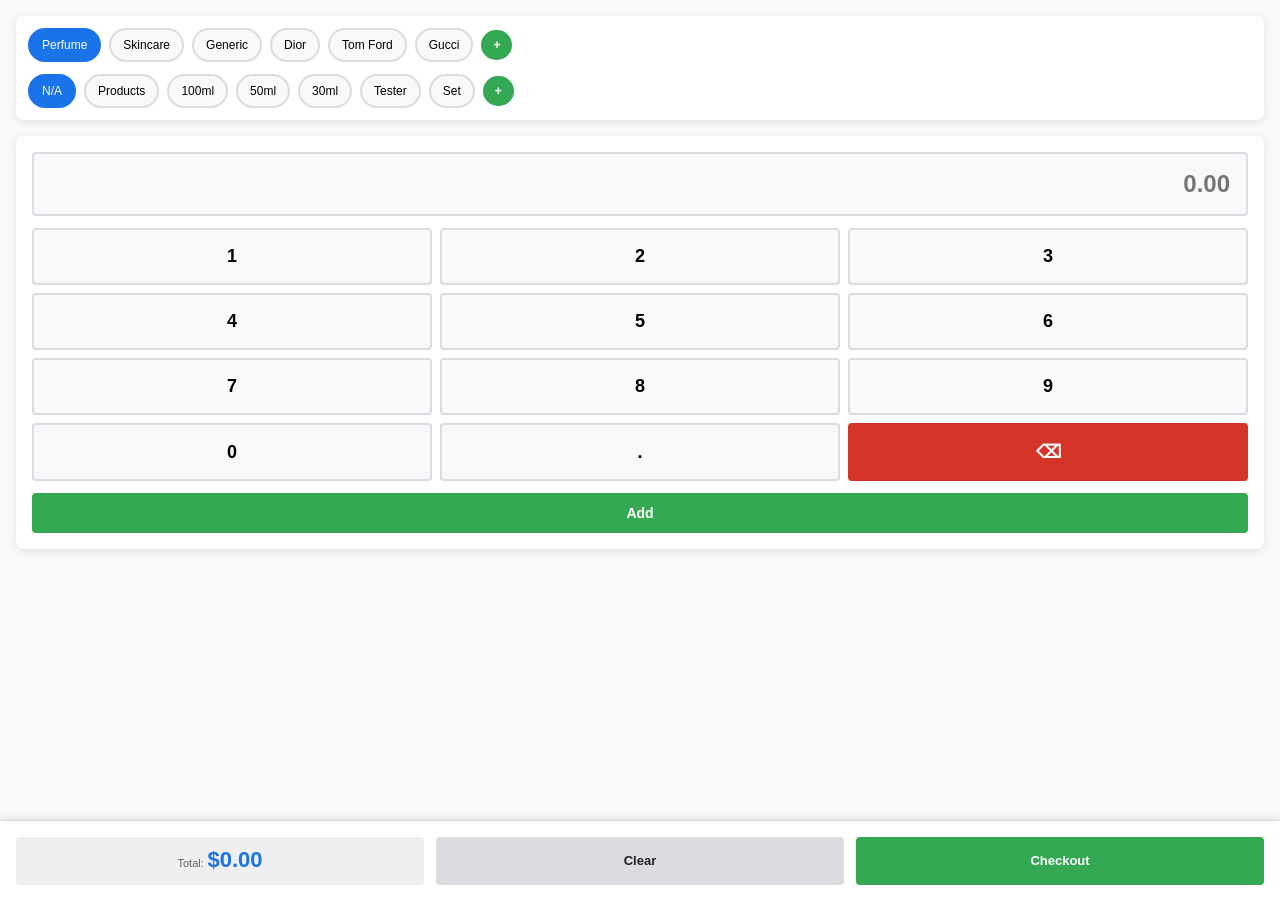
==== pos/index.html @ 98dadc3a "Replace total display div with button" ====
<!DOCTYPE html>
<html lang="en">
<head>
    <meta charset="UTF-8">
    <meta name="viewport" content="width=device-width, initial-scale=1.0, user-scalable=no">
    <title>St. Thomas POS</title>
    <link rel="stylesheet" href="styles.css">
</head>
<body>
    <!-- Main Content -->
    <main class="main-content">
        <!-- Word Cloud Selectors -->
        <section class="word-cloud-section">
            <div class="word-cloud">
                <div class="word-line" id="line1">
                    <!-- Generated dynamically -->
                </div>
            </div>
            <div class="word-cloud">
                <div class="word-line" id="line2">
                    <!-- Generated dynamically -->
                </div>
            </div>
        </section>

        <!-- Manual Entry Section -->
        <section class="manual-entry">
            <div class="keypad">
                <input type="text" id="customAmount" class="amount-input" placeholder="0.00" readonly>
                <div class="keypad-grid">
                    <button class="key" data-key="1">1</button>
                    <button class="key" data-key="2">2</button>
                    <button class="key" data-key="3">3</button>
                    <button class="key" data-key="4">4</button>
                    <button class="key" data-key="5">5</button>
                    <button class="key" data-key="6">6</button>
                    <button class="key" data-key="7">7</button>
                    <button class="key" data-key="8">8</button>
                    <button class="key" data-key="9">9</button>
                    <button class="key" data-key="0">0</button>
                    <button class="key" data-key=".">.</button>
                    <button class="key backspace" data-key="backspace">⌫</button>
                </div>
                <button class="btn btn-add-custom" id="addCustomBtn">Add</button>
            </div>
        </section>
    </main>

    <!-- Action Bar (Fixed Bottom) -->
    <footer class="action-bar">
        <button class="btn btn-total" id="totalDisplay">
            <span class="total-label">Total:</span>
            <span class="total-amount" id="totalAmount">$0.00</span>
        </button>
        <button class="btn btn-clear" id="clearBtn">Clear</button>
        <button class="btn btn-checkout" id="checkoutBtn">Checkout</button>
    </footer>

    <!-- Cart Modal (Popup) -->
    <div class="modal" id="cartModal">
        <div class="modal-content cart-modal-content">
            <!-- Connection Status Header -->
            <div class="cart-modal-header">
                <h2>Cart & Setup</h2>
                <div class="bluetooth-status" id="bluetoothStatus">
                    <span class="status-indicator disconnected"></span>
                    <span id="statusText">Disconnected</span>
                </div>
            </div>

            <!-- Bluetooth Connection Button -->
            <div class="bluetooth-controls">
                <button class="btn btn-connect" id="connectBtn">Connect Printer</button>
            </div>

            <!-- Cart Items -->
            <div class="cart-list" id="cartList">
                <!-- Generated dynamically -->
            </div>

            <!-- Close Button -->
            <button class="btn btn-close-cart" id="closeCartBtn">Close</button>
        </div>
    </div>

    <!-- Checkout / Tender Modal -->
    <div class="modal" id="checkoutModal">
        <div class="modal-content checkout-modal-content">
            <h2>Checkout</h2>
            <div class="checkout-total">
                <span class="checkout-label">Final Total:</span>
                <span class="checkout-amount" id="checkoutAmount">$0.00</span>
            </div>
            <div class="payment-buttons">
                <button class="btn btn-payment" data-payment="Cash">Cash</button>
                <button class="btn btn-payment" data-payment="NETS">NETS</button>
                <button class="btn btn-payment" data-payment="PayNow">PayNow</button>
                <button class="btn btn-payment" data-payment="Visa/Mastercard">Visa/Mastercard</button>
            </div>
            <button class="btn btn-cancel" id="cancelCheckoutBtn">Cancel</button>
        </div>
    </div>

    <!-- Loading Indicator -->
    <div class="loading-overlay" id="loadingOverlay">
        <div class="spinner"></div>
        <p id="loadingText">Processing...</p>
    </div>

    <script src="storage.js"></script>
    <script src="bluetooth.js"></script>
    <script src="receipt.js"></script>
    <script src="app.js"></script>
</body>
</html>
---- pos/styles.css ----
/* ============================================
   GLOBAL STYLES & VARIABLES
   ============================================ */

:root {
    --primary-color: #1a73e8;
    --primary-dark: #1565c0;
    --secondary-color: #34a853;
    --danger-color: #d33427;
    --warning-color: #fbbc04;
    --background: #f8f9fa;
    --surface: #ffffff;
    --text-primary: #202124;
    --text-secondary: #5f6368;
    --border-color: #dadce0;
    --shadow: 0 2px 8px rgba(0, 0, 0, 0.1);
    --shadow-lg: 0 4px 16px rgba(0, 0, 0, 0.2);
}

* {
    margin: 0;
    padding: 0;
    box-sizing: border-box;
}

html, body {
    width: 100%;
    height: 100%;
    font-family: -apple-system, BlinkMacSystemFont, 'Segoe UI', Roboto, 'Helvetica Neue', Arial, sans-serif;
    background-color: var(--background);
    color: var(--text-primary);
    overflow: hidden;
}

/* ============================================
   HEADER
   ============================================ */

.header {
    display: flex;
    justify-content: space-between;
    align-items: center;
    background-color: var(--primary-color);
    color: white;
    padding: 12px 16px;
    box-shadow: var(--shadow);
    position: sticky;
    top: 0;
    z-index: 100;
}

.header h1 {
    font-size: 24px;
    font-weight: 600;
}

.header-right {
    display: flex;
    align-items: center;
    gap: 12px;
}

.bluetooth-status {
    display: flex;
    align-items: center;
    gap: 8px;
    font-size: 14px;
    font-weight: 500;
}

.status-indicator {
    width: 12px;
    height: 12px;
    border-radius: 50%;
    animation: pulse 2s infinite;
}

.status-indicator.connected {
    background-color: #34a853;
    box-shadow: 0 0 8px rgba(52, 168, 83, 0.6);
}

.status-indicator.disconnected {
    background-color: #ea4335;
}

@keyframes pulse {
    0%, 100% {
        opacity: 1;
    }
    50% {
        opacity: 0.6;
    }
}

/* ============================================
   BUTTONS
   ============================================ */

.btn {
    padding: 12px 16px;
    border: none;
    border-radius: 4px;
    font-size: 14px;
    font-weight: 600;
    cursor: pointer;
    transition: all 0.2s ease;
    touch-action: manipulation;
    user-select: none;
}

.btn:active {
    transform: scale(0.98);
}

.btn-connect {
    background-color: white;
    color: var(--primary-color);
    font-weight: 600;
    min-width: 90px;
}

.btn-connect:hover {
    background-color: #f1f3f4;
}

.btn-primary {
    background-color: var(--primary-color);
    color: white;
}

.btn-primary:hover {
    background-color: var(--primary-dark);
}

.btn-success {
    background-color: var(--secondary-color);
    color: white;
}

.btn-success:hover {
    background-color: #2d8e47;
}

.btn-danger {
    background-color: var(--danger-color);
    color: white;
}

.btn-danger:hover {
    background-color: #b71c1c;
}

.btn-clear, .btn-cancel {
    background-color: var(--border-color);
    color: var(--text-primary);
}

.btn-clear:hover, .btn-cancel:hover {
    background-color: #c6c6c6;
}

.btn-checkout, .btn-add-custom, .btn-save {
    background-color: var(--secondary-color);
    color: white;
    width: 100%;
}

.btn-checkout:hover, .btn-add-custom:hover, .btn-save:hover {
    background-color: #2d8e47;
}

.btn-payment {
    width: 100%;
    padding: 16px;
    font-size: 16px;
    font-weight: 600;
    background-color: var(--primary-color);
    color: white;
    margin-bottom: 12px;
}

.btn-payment:hover {
    background-color: var(--primary-dark);
}

/* ============================================
   MAIN CONTENT AREA
   ============================================ */

.main-content {
    display: flex;
    flex-direction: column;
    height: calc(100vh - 80px);
    overflow-y: auto;
    padding: 16px;
    gap: 16px;
}

/* ============================================
   WORD CLOUD SECTION
   ============================================ */

.word-cloud-section {
    flex-shrink: 0;
    display: flex;
    flex-direction: column;
    gap: 12px;
    background-color: var(--surface);
    padding: 12px;
    border-radius: 8px;
    box-shadow: var(--shadow);
}

.word-cloud {
    display: flex;
    align-items: center;
}

.word-line {
    display: flex;
    gap: 8px;
    overflow-x: auto;
    flex: 1;
    padding-right: 8px;
    align-items: center;
}

.word-line::-webkit-scrollbar {
    height: 4px;
}

.word-line::-webkit-scrollbar-track {
    background: transparent;
}

.word-line::-webkit-scrollbar-thumb {
    background: var(--border-color);
    border-radius: 2px;
}

.word-button {
    padding: 8px 12px;
    background-color: var(--background);
    border: 2px solid var(--border-color);
    border-radius: 20px;
    font-size: 12px;
    font-weight: 500;
    cursor: pointer;
    white-space: nowrap;
    flex-shrink: 0;
    transition: all 0.2s ease;
    touch-action: manipulation;
    user-select: none;
}

.word-button:active {
    transform: scale(0.95);
}

.word-button.selected {
    background-color: var(--primary-color);
    color: white;
    border-color: var(--primary-color);
}

.word-button.disabled {
    opacity: 0.5;
    cursor: not-allowed;
}

.word-button-add {
    padding: 8px 12px;
    background-color: var(--secondary-color);
    color: white;
    border: none;
    border-radius: 20px;
    font-size: 12px;
    font-weight: 600;
    cursor: pointer;
    flex-shrink: 0;
    transition: all 0.2s ease;
    touch-action: manipulation;
}

.word-button-add:active {
    transform: scale(0.95);
    background-color: #2d8e47;
}

/* ============================================
   MANUAL ENTRY KEYPAD
   ============================================ */

.manual-entry {
    flex-shrink: 0;
    background-color: var(--surface);
    padding: 16px;
    border-radius: 8px;
    box-shadow: var(--shadow);
}

.amount-input {
    width: 100%;
    padding: 16px;
    font-size: 24px;
    font-weight: 700;
    text-align: right;
    border: 2px solid var(--border-color);
    border-radius: 4px;
    margin-bottom: 12px;
    color: var(--primary-color);
    background-color: var(--background);
}

.keypad-grid {
    display: grid;
    grid-template-columns: repeat(3, 1fr);
    gap: 8px;
    margin-bottom: 12px;
}

.key {
    padding: 16px;
    font-size: 18px;
    font-weight: 600;
    background-color: var(--background);
    border: 2px solid var(--border-color);
    border-radius: 4px;
    cursor: pointer;
    transition: all 0.2s ease;
}

.key:active {
    background-color: var(--border-color);
    transform: scale(0.95);
}

.key.backspace {
    background-color: var(--danger-color);
    color: white;
    border-color: var(--danger-color);
}

/* ============================================
   CART SECTION
   ============================================ */

.cart-section {
    flex: 1;
    display: flex;
    flex-direction: column;
    min-height: 0;
}

.cart-section h2 {
    font-size: 16px;
    font-weight: 600;
    margin-bottom: 8px;
}

.cart-list {
    flex: 1;
    overflow-y: auto;
    background-color: var(--surface);
    border-radius: 8px;
    box-shadow: var(--shadow);
}

.cart-item {
    display: flex;
    justify-content: space-between;
    align-items: center;
    padding: 12px 16px;
    border-bottom: 1px solid var(--border-color);
    position: relative;
    transition: all 0.2s ease;
}

.cart-item:last-child {
    border-bottom: none;
}

.cart-item-details {
    flex: 1;
    display: flex;
    justify-content: space-between;
    align-items: center;
}

.cart-item-name {
    font-size: 14px;
    font-weight: 500;
    color: var(--text-primary);
}

.cart-item-price {
    font-size: 14px;
    font-weight: 600;
    color: var(--primary-color);
    margin-left: 12px;
}

.cart-item-quantity {
    display: flex;
    align-items: center;
    gap: 8px;
    margin-left: 12px;
}

.qty-btn {
    width: 28px;
    height: 28px;
    background-color: var(--background);
    border: 1px solid var(--border-color);
    border-radius: 4px;
    font-size: 14px;
    font-weight: 600;
    cursor: pointer;
    transition: all 0.2s ease;
    color: var(--text-primary);
}

.qty-btn:active {
    transform: scale(0.9);
    background-color: var(--border-color);
}

.qty-display {
    min-width: 30px;
    text-align: center;
    font-weight: 600;
    color: var(--text-primary);
}

.cart-item-remove {
    width: 36px;
    height: 36px;
    background-color: var(--danger-color);
    color: white;
    border: none;
    border-radius: 4px;
    font-size: 16px;
    cursor: pointer;
    transition: all 0.2s ease;
    margin-left: 12px;
}

.cart-item-remove:active {
    transform: scale(0.9);
}

.cart-empty {
    display: flex;
    justify-content: center;
    align-items: center;
    height: 100%;
    color: var(--text-secondary);
    font-size: 14px;
}

/* ============================================
   ACTION BAR (FIXED BOTTOM)
   ============================================ */

.action-bar {
    display: flex;
    align-items: center;
    justify-content: space-between;
    gap: 12px;
    background-color: var(--surface);
    padding: 12px 16px;
    border-top: 1px solid var(--border-color);
    box-shadow: 0 -2px 8px rgba(0, 0, 0, 0.1);
    position: fixed;
    bottom: 0;
    left: 0;
    right: 0;
    z-index: 50;
    height: 80px;
    flex-wrap: nowrap;
}

.total-display {
    flex: 0 0 auto;
    display: flex;
    flex-direction: column;
    justify-content: center;
    cursor: pointer;
    padding: 8px 12px;
    border-radius: 4px;
    transition: background-color 0.2s;
    min-width: 100px;
    -webkit-tap-highlight-color: transparent;
    pointer-events: auto;
    touch-action: manipulation;
    user-select: none;
}

.total-display:active {
    background-color: rgba(26, 115, 232, 0.1);
}

.total-label {
    font-size: 11px;
    color: var(--text-secondary);
    font-weight: 500;
    line-height: 1.2;
}

.total-amount {
    font-size: 22px;
    font-weight: 700;
    color: var(--primary-color);
    line-height: 1.2;
}

.action-bar .btn {
    flex: 1;
    min-width: 60px;
    height: 48px;
    padding: 8px 12px;
    font-size: 13px;
}

/* ============================================
   MODAL
   ============================================ */

.modal {
    display: none;
    position: fixed;
    top: 0;
    left: 0;
    width: 100%;
    height: 100%;
    background-color: rgba(0, 0, 0, 0.5);
    justify-content: center;
    align-items: center;
    z-index: 200;
}

.modal.active {
    display: flex;
}

.modal-content {
    background-color: var(--surface);
    border-radius: 8px;
    padding: 24px;
    max-width: 90%;
    width: 100%;
    max-height: 90vh;
    overflow-y: auto;
    box-shadow: var(--shadow-lg);
    animation: slideUp 0.3s ease;
}

.checkout-modal-content {
    max-width: 400px;
}

@keyframes slideUp {
    from {
        transform: translateY(20px);
        opacity: 0;
    }
    to {
        transform: translateY(0);
        opacity: 1;
    }
}

.modal h2 {
    font-size: 20px;
    font-weight: 600;
    margin-bottom: 16px;
}

.form-group {
    margin-bottom: 16px;
    display: flex;
    flex-direction: column;
}

.form-group label {
    font-size: 14px;
    font-weight: 500;
    margin-bottom: 6px;
    color: var(--text-secondary);
}

.form-group input {
    padding: 12px;
    font-size: 16px;
    border: 2px solid var(--border-color);
    border-radius: 4px;
    transition: border-color 0.2s ease;
}

.form-group input:focus {
    outline: none;
    border-color: var(--primary-color);
}

.form-actions {
    display: flex;
    gap: 12px;
}

.form-actions .btn {
    flex: 1;
}

.checkout-total {
    display: flex;
    flex-direction: column;
    margin-bottom: 24px;
    text-align: center;
}

.checkout-label {
    font-size: 14px;
    color: var(--text-secondary);
    font-weight: 500;
    margin-bottom: 6px;
}

.checkout-amount {
    font-size: 32px;
    font-weight: 700;
    color: var(--primary-color);
}

.payment-buttons {
    margin-bottom: 16px;
}

/* ============================================
   CART MODAL
   ============================================ */

.cart-modal-content {
    width: 100%;
    max-width: 100%;
    height: calc(100vh - 100px);
    max-height: 100vh;
    display: flex;
    flex-direction: column;
    padding: 0;
    border-radius: 0;
}

.cart-modal-header {
    display: flex;
    justify-content: space-between;
    align-items: center;
    padding: 16px;
    border-bottom: 1px solid var(--border-color);
    background-color: var(--surface);
    flex-shrink: 0;
}

.cart-modal-header h2 {
    margin: 0;
    font-size: 18px;
    font-weight: 600;
}

.bluetooth-controls {
    padding: 12px 16px;
    border-bottom: 1px solid var(--border-color);
    flex-shrink: 0;
}

.bluetooth-controls .btn {
    width: 100%;
    height: 44px;
    font-size: 16px;
}

#cartList {
    flex: 1;
    overflow-y: auto;
    padding: 16px;
}

.btn-close-cart {
    width: 100%;
    height: 44px;
    margin-top: auto;
    flex-shrink: 0;
}

/* ============================================
   LOADING OVERLAY
   ============================================ */

.loading-overlay {
    display: none;
    position: fixed;
    top: 0;
    left: 0;
    width: 100%;
    height: 100%;
    background-color: rgba(0, 0, 0, 0.7);
    justify-content: center;
    align-items: center;
    z-index: 300;
}

.loading-overlay.active {
    display: flex;
}

.loading-overlay > div {
    display: flex;
    flex-direction: column;
    align-items: center;
}

.spinner {
    width: 50px;
    height: 50px;
    border: 4px solid rgba(255, 255, 255, 0.3);
    border-top: 4px solid white;
    border-radius: 50%;
    animation: spin 1s linear infinite;
    margin-bottom: 16px;
}

@keyframes spin {
    to {
        transform: rotate(360deg);
    }
}

.loading-overlay p {
    color: white;
    font-size: 14px;
    font-weight: 500;
}

/* ============================================
   RESPONSIVE ADJUSTMENTS
   ============================================ */

@media (min-width: 600px) {
    .grid-container {
        grid-template-columns: repeat(3, 1fr);
    }
}

@media (min-width: 900px) {
    .grid-container {
        grid-template-columns: repeat(4, 1fr);
    }
}

/* ============================================
   TOUCH & ACCESSIBILITY
   ============================================ */

button {
    -webkit-user-select: none;
    user-select: none;
    -webkit-touch-callout: none;
}

input {
    -webkit-user-select: text;
    user-select: text;
}

/* iOS/Bluefy specific touch improvements */
.total-display {
    -webkit-touch-callout: none;
    -webkit-user-select: none;
    -webkit-app-region: no-drag;
}

#totalDisplay {
    -webkit-tap-highlight-color: rgba(0, 0, 0, 0.1);
}
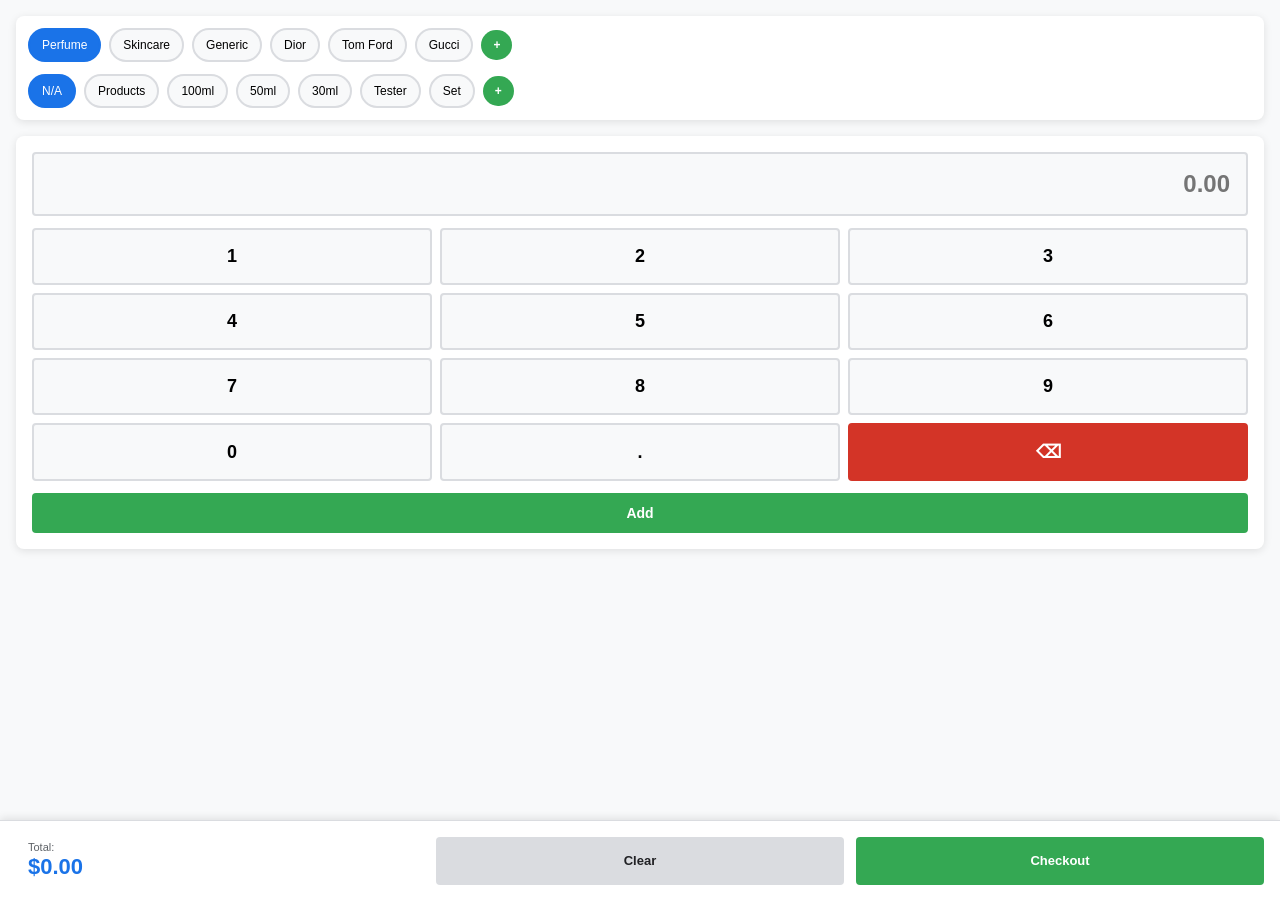
==== commit 517936f8: "Implement PayNow QR Code modal Added PayNow QR Code modal for payment processing." ====
--- a/pos/index.html
+++ b/pos/index.html
@@ -5,6 +5,7 @@
     <meta name="viewport" content="width=device-width, initial-scale=1.0, user-scalable=no">
     <title>St. Thomas POS</title>
     <link rel="stylesheet" href="styles.css">
+    <script src="https://cdnjs.cloudflare.com/ajax/libs/qrcode.js/1.5.3/qrcode.min.js"></script>
 </head>
 <body>
     <!-- Main Content -->
@@ -61,16 +62,11 @@
         <div class="modal-content cart-modal-content">
             <!-- Connection Status Header -->
             <div class="cart-modal-header">
-                <h2>Cart & Setup</h2>
+                <h2>Cart</h2>
                 <div class="bluetooth-status" id="bluetoothStatus">
                     <span class="status-indicator disconnected"></span>
                     <span id="statusText">Disconnected</span>
                 </div>
-            </div>
-
-            <!-- Bluetooth Connection Button -->
-            <div class="bluetooth-controls">
-                <button class="btn btn-connect" id="connectBtn">Connect Printer</button>
             </div>
 
             <!-- Cart Items -->
@@ -78,8 +74,8 @@
                 <!-- Generated dynamically -->
             </div>
 
-            <!-- Close Button -->
-            <button class="btn btn-close-cart" id="closeCartBtn">Close</button>
+            <!-- Cancel Button -->
+            <button class="btn btn-cancel" id="closeCartBtn">Close</button>
         </div>
     </div>
 
@@ -101,6 +97,31 @@
         </div>
     </div>
 
+    <!-- PayNow QR Code Modal -->
+    <div class="modal" id="paynowModal">
+        <div class="modal-content paynow-modal-content">
+            <h2>PayNow QR Code</h2>
+            <div class="paynow-container">
+                <div class="paynow-info">
+                    <div class="paynow-amount">
+                        <span class="label">Amount:</span>
+                        <span class="value" id="paynowAmount">$0.00</span>
+                    </div>
+                    <div class="paynow-reference">
+                        <span class="label">Reference:</span>
+                        <span class="value" id="paynowReference">INV0000000000</span>
+                    </div>
+                </div>
+                <div class="paynow-qr-container">
+                    <img src="" id="paynowQR" alt="PayNow QR Code" class="paynow-qr">
+                    <img src="paynow-logo.png" alt="PayNow" class="paynow-logo">
+                </div>
+            </div>
+            <button class="btn btn-success" id="printReceiptBtn">Print Receipt</button>
+            <button class="btn btn-cancel" id="cancelPaynowBtn">Cancel</button>
+        </div>
+    </div>
+
     <!-- Loading Indicator -->
     <div class="loading-overlay" id="loadingOverlay">
         <div class="spinner"></div>
--- a/pos/styles.css
+++ b/pos/styles.css
@@ -501,6 +501,26 @@
     background-color: rgba(26, 115, 232, 0.1);
 }
 
+.btn-total {
+    flex: 0 0 auto;
+    display: flex;
+    flex-direction: column;
+    justify-content: center;
+    align-items: flex-start;
+    background-color: transparent;
+    border: none;
+    padding: 8px 12px;
+    min-width: 80px;
+    height: auto;
+    cursor: pointer;
+    touch-action: manipulation;
+    -webkit-tap-highlight-color: transparent;
+}
+
+.btn-total:active {
+    background-color: rgba(26, 115, 232, 0.1);
+}
+
 .total-label {
     font-size: 11px;
     color: var(--text-secondary);
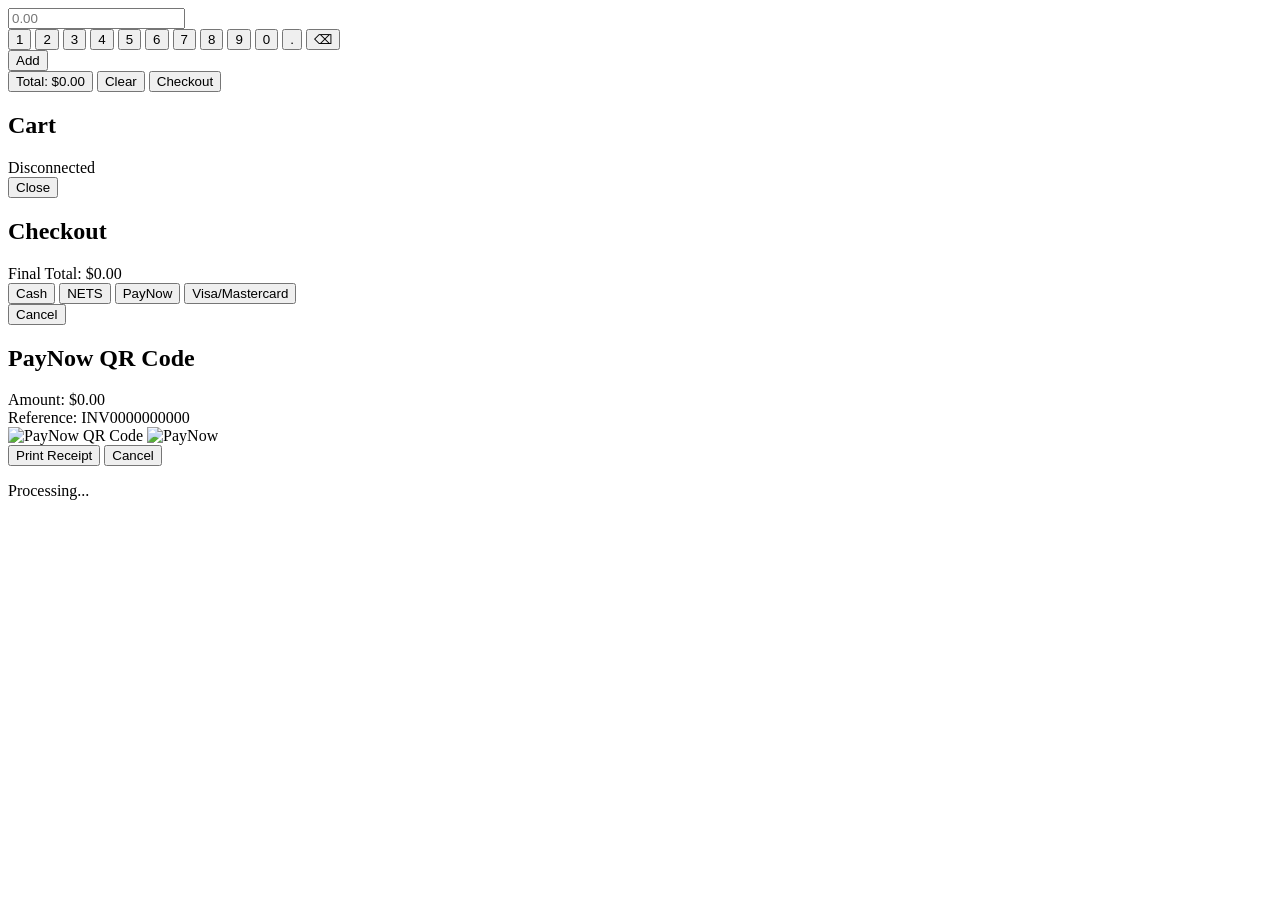
==== commit c52dd02d: "Add initial POS HTML structure and content" ====
--- a/pos/index.html
+++ b/pos/index.html
@@ -5,7 +5,7 @@
     <meta name="viewport" content="width=device-width, initial-scale=1.0, user-scalable=no">
     <title>St. Thomas POS</title>
     <link rel="stylesheet" href="styles.css">
-    <script src="https://cdnjs.cloudflare.com/ajax/libs/qrcode.js/1.5.3/qrcode.min.js"></script>
+    <script src="https://cdnjs.cloudflare.com/ajax/libs/html5-qrcode/2.3.4/html5-qrcode.min.js"></script>
 </head>
 <body>
     <!-- Main Content -->
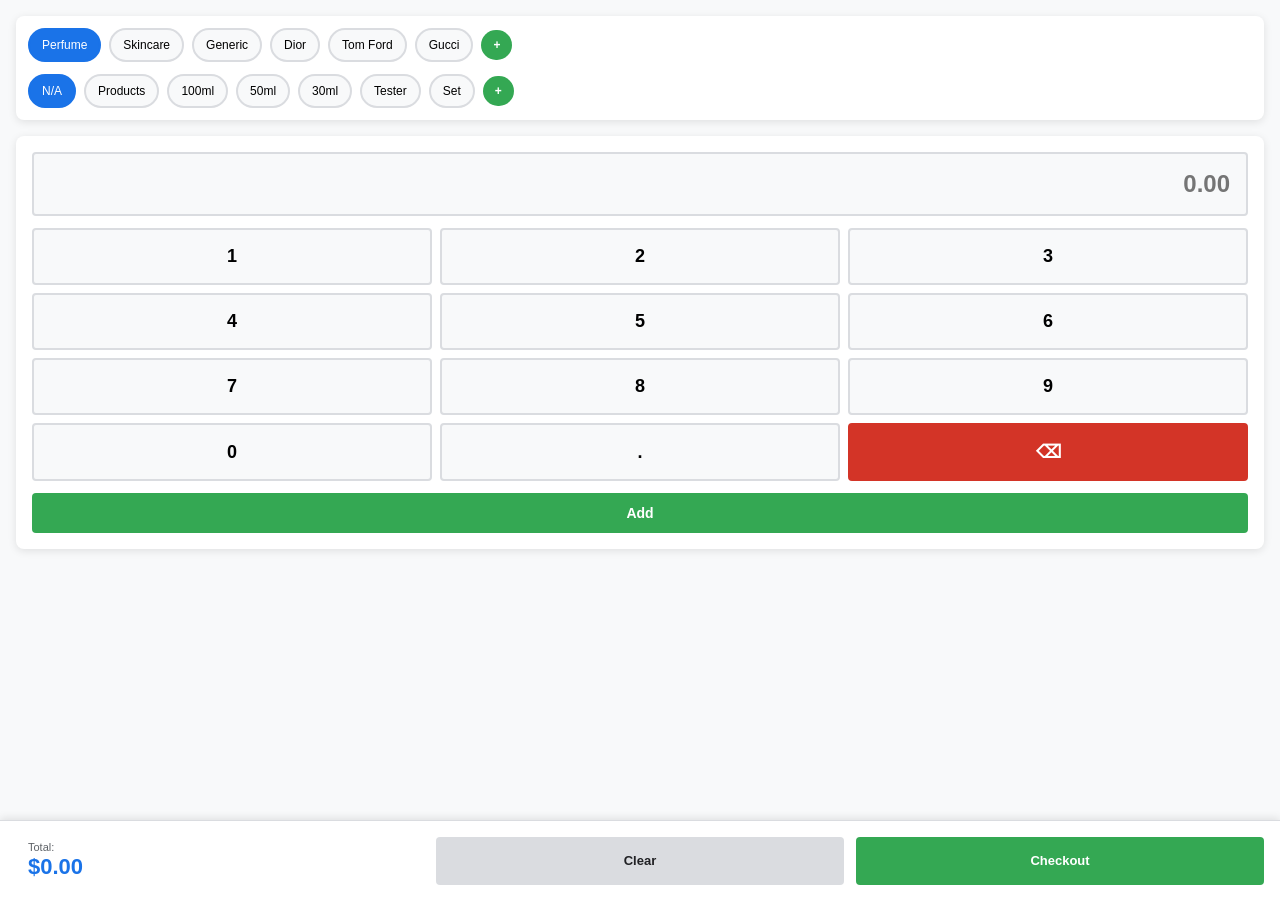
==== commit 539284ed: "Add files via upload" ====
--- a/pos/index.html
+++ b/pos/index.html
@@ -1,136 +1,333 @@
-<!DOCTYPE html>
-<html lang="en">
-<head>
-    <meta charset="UTF-8">
-    <meta name="viewport" content="width=device-width, initial-scale=1.0, user-scalable=no">
-    <title>St. Thomas POS</title>
-    <link rel="stylesheet" href="styles.css">
-    <script src="https://cdnjs.cloudflare.com/ajax/libs/html5-qrcode/2.3.4/html5-qrcode.min.js"></script>
-</head>
-<body>
-    <!-- Main Content -->
-    <main class="main-content">
-        <!-- Word Cloud Selectors -->
-        <section class="word-cloud-section">
-            <div class="word-cloud">
-                <div class="word-line" id="line1">
-                    <!-- Generated dynamically -->
-                </div>
-            </div>
-            <div class="word-cloud">
-                <div class="word-line" id="line2">
-                    <!-- Generated dynamically -->
-                </div>
-            </div>
-        </section>
-
-        <!-- Manual Entry Section -->
-        <section class="manual-entry">
-            <div class="keypad">
-                <input type="text" id="customAmount" class="amount-input" placeholder="0.00" readonly>
-                <div class="keypad-grid">
-                    <button class="key" data-key="1">1</button>
-                    <button class="key" data-key="2">2</button>
-                    <button class="key" data-key="3">3</button>
-                    <button class="key" data-key="4">4</button>
-                    <button class="key" data-key="5">5</button>
-                    <button class="key" data-key="6">6</button>
-                    <button class="key" data-key="7">7</button>
-                    <button class="key" data-key="8">8</button>
-                    <button class="key" data-key="9">9</button>
-                    <button class="key" data-key="0">0</button>
-                    <button class="key" data-key=".">.</button>
-                    <button class="key backspace" data-key="backspace">⌫</button>
-                </div>
-                <button class="btn btn-add-custom" id="addCustomBtn">Add</button>
-            </div>
-        </section>
-    </main>
-
-    <!-- Action Bar (Fixed Bottom) -->
-    <footer class="action-bar">
-        <button class="btn btn-total" id="totalDisplay">
-            <span class="total-label">Total:</span>
-            <span class="total-amount" id="totalAmount">$0.00</span>
-        </button>
-        <button class="btn btn-clear" id="clearBtn">Clear</button>
-        <button class="btn btn-checkout" id="checkoutBtn">Checkout</button>
-    </footer>
-
-    <!-- Cart Modal (Popup) -->
-    <div class="modal" id="cartModal">
-        <div class="modal-content cart-modal-content">
-            <!-- Connection Status Header -->
-            <div class="cart-modal-header">
-                <h2>Cart</h2>
-                <div class="bluetooth-status" id="bluetoothStatus">
-                    <span class="status-indicator disconnected"></span>
-                    <span id="statusText">Disconnected</span>
-                </div>
-            </div>
-
-            <!-- Cart Items -->
-            <div class="cart-list" id="cartList">
-                <!-- Generated dynamically -->
-            </div>
-
-            <!-- Cancel Button -->
-            <button class="btn btn-cancel" id="closeCartBtn">Close</button>
-        </div>
-    </div>
-
-    <!-- Checkout / Tender Modal -->
-    <div class="modal" id="checkoutModal">
-        <div class="modal-content checkout-modal-content">
-            <h2>Checkout</h2>
-            <div class="checkout-total">
-                <span class="checkout-label">Final Total:</span>
-                <span class="checkout-amount" id="checkoutAmount">$0.00</span>
-            </div>
-            <div class="payment-buttons">
-                <button class="btn btn-payment" data-payment="Cash">Cash</button>
-                <button class="btn btn-payment" data-payment="NETS">NETS</button>
-                <button class="btn btn-payment" data-payment="PayNow">PayNow</button>
-                <button class="btn btn-payment" data-payment="Visa/Mastercard">Visa/Mastercard</button>
-            </div>
-            <button class="btn btn-cancel" id="cancelCheckoutBtn">Cancel</button>
-        </div>
-    </div>
-
-    <!-- PayNow QR Code Modal -->
-    <div class="modal" id="paynowModal">
-        <div class="modal-content paynow-modal-content">
-            <h2>PayNow QR Code</h2>
-            <div class="paynow-container">
-                <div class="paynow-info">
-                    <div class="paynow-amount">
-                        <span class="label">Amount:</span>
-                        <span class="value" id="paynowAmount">$0.00</span>
-                    </div>
-                    <div class="paynow-reference">
-                        <span class="label">Reference:</span>
-                        <span class="value" id="paynowReference">INV0000000000</span>
-                    </div>
-                </div>
-                <div class="paynow-qr-container">
-                    <img src="" id="paynowQR" alt="PayNow QR Code" class="paynow-qr">
-                    <img src="paynow-logo.png" alt="PayNow" class="paynow-logo">
-                </div>
-            </div>
-            <button class="btn btn-success" id="printReceiptBtn">Print Receipt</button>
-            <button class="btn btn-cancel" id="cancelPaynowBtn">Cancel</button>
-        </div>
-    </div>
-
-    <!-- Loading Indicator -->
-    <div class="loading-overlay" id="loadingOverlay">
-        <div class="spinner"></div>
-        <p id="loadingText">Processing...</p>
-    </div>
-
-    <script src="storage.js"></script>
-    <script src="bluetooth.js"></script>
-    <script src="receipt.js"></script>
-    <script src="app.js"></script>
-</body>
-</html>
+<!DOCTYPE html>
+<html lang="en">
+<head>
+    <meta charset="UTF-8">
+    <meta name="viewport" content="width=device-width, initial-scale=1.0, user-scalable=no">
+    <title>St. Thomas POS</title>
+    <link rel="stylesheet" href="styles.css">
+    <script src="https://cdnjs.cloudflare.com/ajax/libs/html5-qrcode/2.3.4/html5-qrcode.min.js"></script>
+</head>
+<body>
+    <!-- Main Content -->
+    <main class="main-content">
+        <!-- Word Cloud Selectors -->
+        <section class="word-cloud-section">
+            <div class="word-cloud">
+                <div class="word-line" id="line1">
+                    <!-- Generated dynamically -->
+                </div>
+            </div>
+            <div class="word-cloud">
+                <div class="word-line" id="line2">
+                    <!-- Generated dynamically -->
+                </div>
+            </div>
+        </section>
+
+        <!-- Manual Entry Section -->
+        <section class="manual-entry">
+            <div class="keypad">
+                <input type="text" id="customAmount" class="amount-input" placeholder="0.00" readonly>
+                <div class="keypad-grid">
+                    <button class="key" data-key="1">1</button>
+                    <button class="key" data-key="2">2</button>
+                    <button class="key" data-key="3">3</button>
+                    <button class="key" data-key="4">4</button>
+                    <button class="key" data-key="5">5</button>
+                    <button class="key" data-key="6">6</button>
+                    <button class="key" data-key="7">7</button>
+                    <button class="key" data-key="8">8</button>
+                    <button class="key" data-key="9">9</button>
+                    <button class="key" data-key="0">0</button>
+                    <button class="key" data-key=".">.</button>
+                    <button class="key backspace" data-key="backspace">⌫</button>
+                </div>
+                <button class="btn btn-add-custom" id="addCustomBtn">Add</button>
+            </div>
+        </section>
+    </main>
+
+    <!-- Action Bar (Fixed Bottom) -->
+    <footer class="action-bar">
+        <button class="btn btn-total" id="totalDisplay">
+            <span class="total-label">Total:</span>
+            <span class="total-amount" id="totalAmount">$0.00</span>
+        </button>
+        <button class="btn btn-clear" id="clearBtn">Clear</button>
+        <button class="btn btn-checkout" id="checkoutBtn">Checkout</button>
+    </footer>
+
+    <!-- Cart Modal (Popup) -->
+    <div class="modal" id="cartModal">
+        <div class="modal-content cart-modal-content">
+            <!-- Connection Status Header -->
+            <div class="cart-modal-header">
+                <h2>Cart</h2>
+                <div class="cart-modal-header-actions">
+                    <button class="btn btn-menu" id="menuBtn" type="button">Menu</button>
+                    <button class="bluetooth-status" id="bluetoothStatus" type="button" aria-label="Bluetooth status">
+                        <span class="status-indicator disconnected"></span>
+                        <span id="statusText">Disconnected</span>
+                    </button>
+                </div>
+            </div>
+
+            <!-- Cart Items -->
+            <div class="cart-list" id="cartList">
+                <!-- Generated dynamically -->
+            </div>
+
+            <!-- Cart Actions -->
+            <div class="cart-modal-footer">
+                <button class="btn btn-clear" id="closeCartBtn" type="button">Close</button>
+            </div>
+        </div>
+    </div>
+
+    <!-- Menu / Dashboard Modal -->
+    <div class="modal" id="menuModal">
+        <div class="modal-content menu-modal-content">
+            <div class="menu-modal-header">
+                <h2>Menu</h2>
+                <button class="btn btn-cancel menu-close-btn" id="closeMenuBtn" type="button">Close</button>
+            </div>
+            <div class="menu-grid">
+                <button class="menu-card" type="button" id="xReportMenuBtn">
+                    <span class="menu-card-title">X Report</span>
+                    <span class="menu-card-note">Live shift summary</span>
+                </button>
+                <button class="menu-card" type="button" id="zReportMenuBtn">
+                    <span class="menu-card-title">Z Report</span>
+                    <span class="menu-card-note">Close and print shift</span>
+                </button>
+                <button class="menu-card" type="button" id="historyMenuBtn">
+                    <span class="menu-card-title">History</span>
+                    <span class="menu-card-note">Transactions and export</span>
+                </button>
+                <button class="menu-card" type="button" id="setupMenuBtn">
+                    <span class="menu-card-title">Setup</span>
+                    <span class="menu-card-note">Receipt details</span>
+                </button>
+            </div>
+        </div>
+    </div>
+
+    <!-- Receipt Setup Modal -->
+    <div class="modal" id="setupModal">
+        <div class="modal-content setup-modal-content">
+            <div class="setup-modal-header">
+                <h2>Setup</h2>
+                <span class="paper-format-note">32 characters per line</span>
+            </div>
+            <div class="setup-form">
+                <label for="receiptName">Name</label>
+                <input id="receiptName" type="text" maxlength="32" autocomplete="organization">
+
+                <label for="receiptAddress1">Address line 1</label>
+                <input id="receiptAddress1" type="text" maxlength="32">
+
+                <label for="receiptAddress2">Address line 2</label>
+                <input id="receiptAddress2" type="text" maxlength="32">
+
+                <label for="receiptAddress3">Address line 3</label>
+                <input id="receiptAddress3" type="text" maxlength="32">
+
+                <label for="receiptPhone">Phone</label>
+                <input id="receiptPhone" type="tel" maxlength="27">
+            </div>
+            <div class="setup-modal-footer">
+                <button class="btn btn-clear" id="closeSetupBtn" type="button">Close</button>
+                <button class="btn btn-checkout" id="saveSetupBtn" type="button">Save</button>
+            </div>
+        </div>
+    </div>
+
+    <!-- X / Z Report Modal -->
+    <div class="modal" id="reportModal">
+        <div class="modal-content report-modal-content">
+            <div class="report-modal-header">
+                <div>
+                    <h2 id="reportTitle">X Report</h2>
+                    <span id="reportGeneratedAt" class="report-generated-at"></span>
+                </div>
+                <button class="btn btn-cancel report-close-btn" id="closeReportBtn" type="button">Close</button>
+            </div>
+
+            <div class="report-period">
+                <span>Period start</span>
+                <strong id="reportPeriodStart"></strong>
+            </div>
+
+            <div class="report-totals">
+                <div>
+                    <span>Gross sales</span>
+                    <strong id="reportGross">$0.00</strong>
+                </div>
+                <div>
+                    <span>Transactions</span>
+                    <strong id="reportTransactions">0</strong>
+                </div>
+                <div>
+                    <span>Items sold</span>
+                    <strong id="reportItems">0</strong>
+                </div>
+            </div>
+
+            <div class="report-columns">
+                <section>
+                    <h3>Payment summary</h3>
+                    <div id="reportPayments" class="report-lines"></div>
+                </section>
+                <section>
+                    <h3>Item summary</h3>
+                    <div id="reportItemSummary" class="report-lines"></div>
+                </section>
+            </div>
+
+            <div class="report-modal-footer">
+                <button class="btn btn-clear" id="closeReportFooterBtn" type="button">Close</button>
+                <button class="btn btn-checkout" id="printReportBtn" type="button">Print report</button>
+            </div>
+        </div>
+    </div>
+
+    <!-- Transaction History Modal -->
+    <div class="modal" id="historyModal">
+        <div class="modal-content history-modal-content">
+            <div class="history-modal-header">
+                <div>
+                    <h2>History</h2>
+                    <span class="history-summary" id="historySummary">0 transactions</span>
+                </div>
+                <button class="btn btn-cancel history-close-btn" id="closeHistoryBtn" type="button">Close</button>
+            </div>
+
+            <div class="history-toolbar">
+                <div class="history-filter-row">
+                    <label for="historySearch">Search</label>
+                    <input id="historySearch" type="search" placeholder="Invoice or item">
+                </div>
+                <div class="history-filter-row">
+                    <label for="historyFrom">From</label>
+                    <input id="historyFrom" type="date">
+                </div>
+                <div class="history-filter-row">
+                    <label for="historyTo">To</label>
+                    <input id="historyTo" type="date">
+                </div>
+                <div class="history-filter-row">
+                    <label for="historyPayment">Payment</label>
+                    <select id="historyPayment">
+                        <option value="">All methods</option>
+                        <option value="Cash">Cash</option>
+                        <option value="NETS">NETS</option>
+                        <option value="PayNow">PayNow</option>
+                        <option value="Visa/Mastercard">Visa/Mastercard</option>
+                    </select>
+                </div>
+            </div>
+
+            <div class="history-actions">
+                <button class="btn btn-clear" id="exportHistoryCsvBtn" type="button">Export CSV</button>
+                <button class="btn btn-clear" id="exportHistoryJsonBtn" type="button">Export JSON</button>
+                <button class="btn btn-clear" id="importHistoryBtn" type="button">Import</button>
+                <button class="btn btn-clear" id="historyBinBtn" type="button">Bin</button>
+                <button class="btn btn-clear" id="deleteAllHistoryBtn" type="button">Delete All</button>
+                <input id="historyImportFile" type="file" accept=".json,.csv,application/json,text/csv" hidden>
+            </div>
+
+            <div class="history-list" id="historyList">
+                <div class="history-empty">No transactions found</div>
+            </div>
+
+            <button class="btn btn-cancel history-load-btn" id="historyLoadMoreBtn" type="button" hidden>Load more</button>
+        </div>
+    </div>
+
+    <!-- Transaction Detail Modal -->
+    <div class="modal" id="historyDetailModal">
+        <div class="modal-content history-detail-modal-content">
+            <div class="history-detail-header">
+                <div>
+                    <h2 id="historyDetailInvoice">Transaction</h2>
+                    <span id="historyDetailDate"></span>
+                </div>
+                <button class="btn btn-cancel history-close-btn" id="closeHistoryDetailBtn" type="button">Close</button>
+            </div>
+            <div id="historyDetailItems" class="history-detail-items"></div>
+            <div class="history-detail-totals">
+                <span>Total</span>
+                <strong id="historyDetailTotal">$0.00</strong>
+            </div>
+            <div class="history-detail-meta">
+                <div><span>Payment</span><strong id="historyDetailPayment"></strong></div>
+                <div><span>Status</span><strong id="historyDetailStatus"></strong></div>
+                <div><span>Print status</span><strong id="historyDetailPrintStatus"></strong></div>
+                <div><span>Reprints</span><strong id="historyDetailReprintCount">0</strong></div>
+            </div>
+            <div class="history-detail-actions">
+                <button class="btn btn-clear" id="closeHistoryDetailFooterBtn" type="button">Close</button>
+                <button class="btn btn-clear" id="deleteHistoryBtn" type="button" hidden>Delete</button>
+                <button class="btn btn-clear" id="restoreHistoryBtn" type="button" hidden>Restore</button>
+                <button class="btn btn-checkout" id="toCartHistoryBtn" type="button">To cart</button>
+                <button class="btn btn-checkout" id="reprintHistoryBtn" type="button">Reprint receipt</button>
+            </div>
+        </div>
+    </div>
+
+    <!-- Checkout / Tender Modal -->
+    <div class="modal" id="checkoutModal">
+        <div class="modal-content checkout-modal-content">
+            <h2>Checkout</h2>
+            <div class="checkout-total">
+                <span class="checkout-label">Final Total:</span>
+                <span class="checkout-amount" id="checkoutAmount">$0.00</span>
+            </div>
+            <div class="payment-buttons">
+                <button class="btn btn-payment" data-payment="Cash">Cash</button>
+                <button class="btn btn-payment" data-payment="NETS">NETS</button>
+                <button class="btn btn-payment" data-payment="PayNow">PayNow</button>
+                <button class="btn btn-payment" data-payment="Visa/Mastercard">Visa/Mastercard</button>
+            </div>
+            <button class="btn btn-cancel" id="cancelCheckoutBtn">Cancel</button>
+        </div>
+    </div>
+
+    <!-- PayNow QR Code Modal -->
+    <div class="modal" id="paynowModal">
+        <div class="modal-content paynow-modal-content">
+            <h2>PayNow QR Code</h2>
+            <div class="paynow-container">
+                <div class="paynow-info">
+                    <div class="paynow-amount">
+                        <span class="label">Amount:</span>
+                        <span class="value" id="paynowAmount">$0.00</span>
+                    </div>
+                    <div class="paynow-reference">
+                        <span class="label">Reference:</span>
+                        <span class="value" id="paynowReference">INV0000000000</span>
+                    </div>
+                </div>
+                <div class="paynow-qr-container">
+                    <img src="" id="paynowQR" alt="PayNow QR Code" class="paynow-qr">
+                    <img src="paynow-logo.png" alt="PayNow" class="paynow-logo">
+                </div>
+            </div>
+            <button class="btn btn-success" id="printReceiptBtn">Print Receipt</button>
+            <button class="btn btn-cancel" id="cancelPaynowBtn">Cancel</button>
+        </div>
+    </div>
+
+    <!-- Loading Indicator -->
+    <div class="loading-overlay" id="loadingOverlay">
+        <div class="spinner"></div>
+        <p id="loadingText">Processing...</p>
+    </div>
+
+    <script src="storage.js"></script>
+    <script src="history.js"></script>
+    <script src="bluetooth.js"></script>
+    <script src="receipt.js"></script>
+    <script src="app.js"></script>
+</body>
+</html>
--- a/pos/styles.css
+++ b/pos/styles.css
@@ -0,0 +1,1533 @@
+/* ============================================
+   GLOBAL STYLES & VARIABLES
+   ============================================ */
+
+:root {
+    --primary-color: #1a73e8;
+    --primary-dark: #1565c0;
+    --secondary-color: #34a853;
+    --danger-color: #d33427;
+    --warning-color: #fbbc04;
+    --background: #f8f9fa;
+    --surface: #ffffff;
+    --text-primary: #202124;
+    --text-secondary: #5f6368;
+    --border-color: #dadce0;
+    --shadow: 0 2px 8px rgba(0, 0, 0, 0.1);
+    --shadow-lg: 0 4px 16px rgba(0, 0, 0, 0.2);
+}
+
+* {
+    margin: 0;
+    padding: 0;
+    box-sizing: border-box;
+}
+
+html, body {
+    width: 100%;
+    height: 100%;
+    font-family: -apple-system, BlinkMacSystemFont, 'Segoe UI', Roboto, 'Helvetica Neue', Arial, sans-serif;
+    background-color: var(--background);
+    color: var(--text-primary);
+    overflow: hidden;
+}
+
+/* ============================================
+   HEADER
+   ============================================ */
+
+.header {
+    display: flex;
+    justify-content: space-between;
+    align-items: center;
+    background-color: var(--primary-color);
+    color: white;
+    padding: 12px 16px;
+    box-shadow: var(--shadow);
+    position: sticky;
+    top: 0;
+    z-index: 100;
+}
+
+.header h1 {
+    font-size: 24px;
+    font-weight: 600;
+}
+
+.header-right {
+    display: flex;
+    align-items: center;
+    gap: 12px;
+}
+
+.bluetooth-status {
+    display: flex;
+    align-items: center;
+    gap: 8px;
+    font-size: 14px;
+    font-weight: 500;
+}
+
+.status-indicator {
+    width: 12px;
+    height: 12px;
+    border-radius: 50%;
+    animation: pulse 2s infinite;
+}
+
+.status-indicator.connected {
+    background-color: #34a853;
+    box-shadow: 0 0 8px rgba(52, 168, 83, 0.6);
+}
+
+.status-indicator.disconnected {
+    background-color: #ea4335;
+}
+
+@keyframes pulse {
+    0%, 100% {
+        opacity: 1;
+    }
+    50% {
+        opacity: 0.6;
+    }
+}
+
+/* ============================================
+   BUTTONS
+   ============================================ */
+
+.btn {
+    padding: 12px 16px;
+    border: none;
+    border-radius: 4px;
+    font-size: 14px;
+    font-weight: 600;
+    cursor: pointer;
+    transition: all 0.2s ease;
+    touch-action: manipulation;
+    user-select: none;
+}
+
+.btn:active {
+    transform: scale(0.98);
+}
+
+.btn-connect {
+    background-color: white;
+    color: var(--primary-color);
+    font-weight: 600;
+    min-width: 90px;
+}
+
+.btn-connect:hover {
+    background-color: #f1f3f4;
+}
+
+.btn-primary {
+    background-color: var(--primary-color);
+    color: white;
+}
+
+.btn-primary:hover {
+    background-color: var(--primary-dark);
+}
+
+.btn-success {
+    background-color: var(--secondary-color);
+    color: white;
+}
+
+.btn-success:hover {
+    background-color: #2d8e47;
+}
+
+.btn-danger {
+    background-color: var(--danger-color);
+    color: white;
+}
+
+.btn-danger:hover {
+    background-color: #b71c1c;
+}
+
+.btn-clear, .btn-cancel {
+    background-color: var(--border-color);
+    color: var(--text-primary);
+}
+
+.btn-clear:hover, .btn-cancel:hover {
+    background-color: #c6c6c6;
+}
+
+.btn-checkout, .btn-add-custom, .btn-save {
+    background-color: var(--secondary-color);
+    color: white;
+    width: 100%;
+}
+
+.btn-checkout:hover, .btn-add-custom:hover, .btn-save:hover {
+    background-color: #2d8e47;
+}
+
+.btn-payment {
+    width: 100%;
+    padding: 16px;
+    font-size: 16px;
+    font-weight: 600;
+    background-color: var(--primary-color);
+    color: white;
+    margin-bottom: 12px;
+}
+
+.btn-payment:hover {
+    background-color: var(--primary-dark);
+}
+
+/* ============================================
+   MAIN CONTENT AREA
+   ============================================ */
+
+.main-content {
+    display: flex;
+    flex-direction: column;
+    height: calc(100vh - 80px);
+    overflow-y: auto;
+    padding: 16px;
+    gap: 16px;
+}
+
+/* ============================================
+   WORD CLOUD SECTION
+   ============================================ */
+
+.word-cloud-section {
+    flex-shrink: 0;
+    display: flex;
+    flex-direction: column;
+    gap: 12px;
+    background-color: var(--surface);
+    padding: 12px;
+    border-radius: 8px;
+    box-shadow: var(--shadow);
+}
+
+.word-cloud {
+    display: flex;
+    align-items: center;
+}
+
+.word-line {
+    display: flex;
+    gap: 8px;
+    overflow-x: auto;
+    flex: 1;
+    padding-right: 8px;
+    align-items: center;
+}
+
+.word-line::-webkit-scrollbar {
+    height: 4px;
+}
+
+.word-line::-webkit-scrollbar-track {
+    background: transparent;
+}
+
+.word-line::-webkit-scrollbar-thumb {
+    background: var(--border-color);
+    border-radius: 2px;
+}
+
+.word-button {
+    padding: 8px 12px;
+    background-color: var(--background);
+    border: 2px solid var(--border-color);
+    border-radius: 20px;
+    font-size: 12px;
+    font-weight: 500;
+    cursor: pointer;
+    white-space: nowrap;
+    flex-shrink: 0;
+    transition: all 0.2s ease;
+    touch-action: manipulation;
+    user-select: none;
+}
+
+.word-button:active {
+    transform: scale(0.95);
+}
+
+.word-button.selected {
+    background-color: var(--primary-color);
+    color: white;
+    border-color: var(--primary-color);
+}
+
+.word-button.disabled {
+    opacity: 0.5;
+    cursor: not-allowed;
+}
+
+.word-button-add {
+    padding: 8px 12px;
+    background-color: var(--secondary-color);
+    color: white;
+    border: none;
+    border-radius: 20px;
+    font-size: 12px;
+    font-weight: 600;
+    cursor: pointer;
+    flex-shrink: 0;
+    transition: all 0.2s ease;
+    touch-action: manipulation;
+}
+
+.word-button-add:active {
+    transform: scale(0.95);
+    background-color: #2d8e47;
+}
+
+/* ============================================
+   MANUAL ENTRY KEYPAD
+   ============================================ */
+
+.manual-entry {
+    flex-shrink: 0;
+    background-color: var(--surface);
+    padding: 16px;
+    border-radius: 8px;
+    box-shadow: var(--shadow);
+}
+
+.amount-input {
+    width: 100%;
+    padding: 16px;
+    font-size: 24px;
+    font-weight: 700;
+    text-align: right;
+    border: 2px solid var(--border-color);
+    border-radius: 4px;
+    margin-bottom: 12px;
+    color: var(--primary-color);
+    background-color: var(--background);
+}
+
+.keypad-grid {
+    display: grid;
+    grid-template-columns: repeat(3, 1fr);
+    gap: 8px;
+    margin-bottom: 12px;
+}
+
+.key {
+    padding: 16px;
+    font-size: 18px;
+    font-weight: 600;
+    background-color: var(--background);
+    border: 2px solid var(--border-color);
+    border-radius: 4px;
+    cursor: pointer;
+    transition: all 0.2s ease;
+}
+
+.key:active {
+    background-color: var(--border-color);
+    transform: scale(0.95);
+}
+
+.key.backspace {
+    background-color: var(--danger-color);
+    color: white;
+    border-color: var(--danger-color);
+}
+
+/* ============================================
+   CART SECTION
+   ============================================ */
+
+.cart-section {
+    flex: 1;
+    display: flex;
+    flex-direction: column;
+    min-height: 0;
+}
+
+.cart-section h2 {
+    font-size: 16px;
+    font-weight: 600;
+    margin-bottom: 8px;
+}
+
+.cart-list {
+    flex: 1;
+    overflow-y: auto;
+    background-color: var(--surface);
+    border-radius: 8px;
+    box-shadow: var(--shadow);
+}
+
+.cart-item {
+    display: flex;
+    justify-content: space-between;
+    align-items: center;
+    padding: 12px 16px;
+    border-bottom: 1px solid var(--border-color);
+    position: relative;
+    transition: all 0.2s ease;
+}
+
+.cart-item:last-child {
+    border-bottom: none;
+}
+
+.cart-item-details {
+    flex: 1;
+    display: flex;
+    justify-content: space-between;
+    align-items: center;
+}
+
+.cart-item-name {
+    font-size: 14px;
+    font-weight: 500;
+    color: var(--text-primary);
+}
+
+.cart-item-price {
+    font-size: 14px;
+    font-weight: 600;
+    color: var(--primary-color);
+    margin-left: 12px;
+}
+
+.cart-item-quantity {
+    display: flex;
+    align-items: center;
+    gap: 8px;
+    margin-left: 12px;
+}
+
+.qty-btn {
+    width: 28px;
+    height: 28px;
+    background-color: var(--background);
+    border: 1px solid var(--border-color);
+    border-radius: 4px;
+    font-size: 14px;
+    font-weight: 600;
+    cursor: pointer;
+    transition: all 0.2s ease;
+    color: var(--text-primary);
+}
+
+.qty-btn:active {
+    transform: scale(0.9);
+    background-color: var(--border-color);
+}
+
+.qty-display {
+    min-width: 30px;
+    text-align: center;
+    font-weight: 600;
+    color: var(--text-primary);
+}
+
+.cart-item-remove {
+    width: 36px;
+    height: 36px;
+    background-color: var(--danger-color);
+    color: white;
+    border: none;
+    border-radius: 4px;
+    font-size: 16px;
+    cursor: pointer;
+    transition: all 0.2s ease;
+    margin-left: 12px;
+}
+
+.cart-item-remove:active {
+    transform: scale(0.9);
+}
+
+.cart-empty {
+    display: flex;
+    justify-content: center;
+    align-items: center;
+    height: 100%;
+    color: var(--text-secondary);
+    font-size: 14px;
+}
+
+/* ============================================
+   ACTION BAR (FIXED BOTTOM)
+   ============================================ */
+
+.action-bar {
+    display: flex;
+    align-items: center;
+    justify-content: space-between;
+    gap: 12px;
+    background-color: var(--surface);
+    padding: 12px 16px;
+    border-top: 1px solid var(--border-color);
+    box-shadow: 0 -2px 8px rgba(0, 0, 0, 0.1);
+    position: fixed;
+    bottom: 0;
+    left: 0;
+    right: 0;
+    z-index: 50;
+    height: 80px;
+    flex-wrap: nowrap;
+}
+
+.total-display {
+    flex: 0 0 auto;
+    display: flex;
+    flex-direction: column;
+    justify-content: center;
+    cursor: pointer;
+    padding: 8px 12px;
+    border-radius: 4px;
+    transition: background-color 0.2s;
+    min-width: 100px;
+    -webkit-tap-highlight-color: transparent;
+    pointer-events: auto;
+    touch-action: manipulation;
+    user-select: none;
+}
+
+.total-display:active {
+    background-color: rgba(26, 115, 232, 0.1);
+}
+
+.btn-total {
+    flex: 0 0 auto;
+    display: flex;
+    flex-direction: column;
+    justify-content: center;
+    align-items: flex-start;
+    background-color: transparent;
+    border: none;
+    padding: 8px 12px;
+    min-width: 80px;
+    height: auto;
+    cursor: pointer;
+    touch-action: manipulation;
+    -webkit-tap-highlight-color: transparent;
+}
+
+.btn-total:active {
+    background-color: rgba(26, 115, 232, 0.1);
+}
+
+.total-label {
+    font-size: 11px;
+    color: var(--text-secondary);
+    font-weight: 500;
+    line-height: 1.2;
+}
+
+.total-amount {
+    font-size: 22px;
+    font-weight: 700;
+    color: var(--primary-color);
+    line-height: 1.2;
+}
+
+.action-bar .btn {
+    flex: 1;
+    min-width: 60px;
+    height: 48px;
+    padding: 8px 12px;
+    font-size: 13px;
+}
+
+/* ============================================
+   MODAL
+   ============================================ */
+
+.modal {
+    display: none;
+    position: fixed;
+    top: 0;
+    left: 0;
+    width: 100%;
+    height: 100%;
+    background-color: rgba(0, 0, 0, 0.5);
+    justify-content: center;
+    align-items: center;
+    z-index: 200;
+}
+
+.modal.active {
+    display: flex;
+}
+
+.modal-content {
+    background-color: var(--surface);
+    border-radius: 8px;
+    padding: 24px;
+    max-width: 90%;
+    width: 100%;
+    max-height: 90vh;
+    overflow-y: auto;
+    box-shadow: var(--shadow-lg);
+    animation: slideUp 0.3s ease;
+}
+
+.checkout-modal-content {
+    max-width: 400px;
+}
+
+@keyframes slideUp {
+    from {
+        transform: translateY(20px);
+        opacity: 0;
+    }
+    to {
+        transform: translateY(0);
+        opacity: 1;
+    }
+}
+
+.modal h2 {
+    font-size: 20px;
+    font-weight: 600;
+    margin-bottom: 16px;
+}
+
+.form-group {
+    margin-bottom: 16px;
+    display: flex;
+    flex-direction: column;
+}
+
+.form-group label {
+    font-size: 14px;
+    font-weight: 500;
+    margin-bottom: 6px;
+    color: var(--text-secondary);
+}
+
+.form-group input {
+    padding: 12px;
+    font-size: 16px;
+    border: 2px solid var(--border-color);
+    border-radius: 4px;
+    transition: border-color 0.2s ease;
+}
+
+.form-group input:focus {
+    outline: none;
+    border-color: var(--primary-color);
+}
+
+.form-actions {
+    display: flex;
+    gap: 12px;
+}
+
+.form-actions .btn {
+    flex: 1;
+}
+
+.checkout-total {
+    display: flex;
+    flex-direction: column;
+    margin-bottom: 24px;
+    text-align: center;
+}
+
+.checkout-label {
+    font-size: 14px;
+    color: var(--text-secondary);
+    font-weight: 500;
+    margin-bottom: 6px;
+}
+
+.checkout-amount {
+    font-size: 32px;
+    font-weight: 700;
+    color: var(--primary-color);
+}
+
+.payment-buttons {
+    margin-bottom: 16px;
+}
+
+/* ============================================
+   PAYNOW QR MODAL
+   ============================================ */
+
+.paynow-modal-content {
+    max-width: 500px;
+    display: flex;
+    flex-direction: column;
+    gap: 20px;
+}
+
+.paynow-container {
+    display: flex;
+    flex-direction: column;
+    gap: 16px;
+    align-items: center;
+}
+
+.paynow-info {
+    display: flex;
+    flex-direction: column;
+    gap: 12px;
+    width: 100%;
+    text-align: center;
+    padding: 16px;
+    background-color: var(--background);
+    border-radius: 8px;
+}
+
+.paynow-info .label {
+    font-size: 12px;
+    color: var(--text-secondary);
+    font-weight: 500;
+}
+
+.paynow-info .value {
+    font-size: 20px;
+    font-weight: 700;
+    color: var(--primary-color);
+}
+
+.paynow-qr-container {
+    position: relative;
+    display: flex;
+    justify-content: center;
+    align-items: center;
+    padding: 20px;
+    background-color: white;
+    border-radius: 8px;
+    border: 2px solid var(--border-color);
+}
+
+.paynow-qr {
+    max-width: 300px;
+    width: 100%;
+    height: auto;
+}
+
+.paynow-logo {
+    position: absolute;
+    top: 50%;
+    left: 50%;
+    transform: translate(-50%, -50%);
+    width: 70px;
+    height: 35px;
+    background-color: white;
+    padding: 8px;
+    border-radius: 8px;
+    box-shadow: 0 2px 8px rgba(0, 0, 0, 0.15);
+    object-fit: contain;
+}
+
+.paynow-modal-content .btn {
+    width: 100%;
+}
+
+/* ============================================
+   CART MODAL
+   ============================================ */
+
+.cart-modal-content {
+    width: 100%;
+    max-width: 100%;
+    height: calc(100vh - 100px);
+    max-height: 100vh;
+    display: flex;
+    flex-direction: column;
+    padding: 0;
+    border-radius: 0;
+}
+
+.cart-modal-header {
+    display: flex;
+    justify-content: space-between;
+    align-items: center;
+    padding: 16px;
+    border-bottom: 1px solid var(--border-color);
+    background-color: var(--surface);
+    flex-shrink: 0;
+}
+
+.cart-modal-header h2 {
+    margin: 0;
+    font-size: 18px;
+    font-weight: 600;
+}
+
+.cart-modal-header-actions {
+    display: flex;
+    align-items: center;
+    justify-content: flex-end;
+    gap: 8px;
+    margin-left: auto;
+    min-width: 0;
+}
+
+.btn-menu {
+    height: 36px;
+    padding: 8px 12px;
+    border: 1px solid #9ac1f5;
+    border-radius: 18px;
+    background-color: #edf4fd;
+    color: #1565c0;
+    flex-shrink: 0;
+}
+
+.btn-menu:hover {
+    background-color: #dfeafa;
+}
+
+.cart-modal-header #bluetoothStatus {
+    max-width: 220px;
+    cursor: pointer;
+    padding: 8px 10px;
+    border: 1px solid var(--border-color);
+    border-radius: 18px;
+    background-color: var(--surface);
+    color: var(--text-primary);
+    transition: background-color 0.2s;
+    user-select: none;
+    flex-shrink: 1;
+    min-width: 0;
+}
+
+.cart-modal-header #bluetoothStatus #statusText {
+    overflow: hidden;
+    text-overflow: ellipsis;
+    white-space: nowrap;
+    min-width: 0;
+}
+
+.cart-modal-header #bluetoothStatus:active {
+    background-color: rgba(0, 0, 0, 0.05);
+}
+
+.cart-modal-header #bluetoothStatus.status-connected {
+    border-color: #34a853;
+    background-color: #edf7ef;
+    color: #217a38;
+}
+
+.cart-modal-header #bluetoothStatus.status-disconnected {
+    border-color: #ea4335;
+    background-color: #fceceb;
+    color: #b42318;
+}
+
+.cart-modal-header #bluetoothStatus.status-unavailable {
+    border-color: #ea4335;
+    background-color: #fceceb;
+    color: #b42318;
+}
+
+#cartList {
+    flex: 1;
+    overflow-y: auto;
+    padding: 16px;
+}
+
+.cart-modal-footer {
+    display: flex;
+    gap: 12px;
+    padding: 12px 16px;
+    border-top: 1px solid var(--border-color);
+    background-color: var(--surface);
+    flex-shrink: 0;
+}
+
+.cart-modal-footer .btn {
+    flex: 1;
+    width: 100%;
+    height: 48px;
+    min-width: 60px;
+    font-size: 13px;
+}
+
+/* ============================================
+   MENU MODAL
+   ============================================ */
+
+.menu-modal-content {
+    max-width: 560px;
+    width: 90%;
+}
+
+.menu-modal-header {
+    display: flex;
+    align-items: center;
+    justify-content: space-between;
+    gap: 12px;
+    margin-bottom: 16px;
+}
+
+.menu-modal-header h2 {
+    margin: 0;
+}
+
+.menu-close-btn {
+    width: auto;
+    min-width: 72px;
+}
+
+.menu-grid {
+    display: grid;
+    grid-template-columns: repeat(2, minmax(0, 1fr));
+    gap: 12px;
+}
+
+.menu-card {
+    display: flex;
+    flex-direction: column;
+    align-items: flex-start;
+    gap: 6px;
+    min-height: 92px;
+    padding: 16px;
+    border: 1px solid var(--border-color);
+    border-radius: 8px;
+    background-color: var(--surface);
+    color: var(--text-primary);
+    text-align: left;
+    cursor: pointer;
+}
+
+.menu-card:active {
+    background-color: var(--background);
+}
+
+.menu-card-title {
+    font-size: 16px;
+    font-weight: 700;
+}
+
+.menu-card-note {
+    font-size: 12px;
+    color: var(--text-secondary);
+}
+
+#menuModal {
+    z-index: 210;
+}
+
+#setupModal {
+    z-index: 220;
+}
+
+.setup-modal-content {
+    max-width: 480px;
+    width: 90%;
+}
+
+.setup-modal-header {
+    display: flex;
+    align-items: baseline;
+    justify-content: space-between;
+    gap: 12px;
+    margin-bottom: 16px;
+}
+
+.setup-modal-header h2 {
+    margin: 0;
+}
+
+.paper-format-note {
+    color: var(--text-secondary);
+    font-size: 12px;
+}
+
+.setup-form {
+    display: flex;
+    flex-direction: column;
+}
+
+.setup-form label {
+    margin: 10px 0 6px;
+    color: var(--text-primary);
+    font-size: 13px;
+    font-weight: 600;
+}
+
+.setup-form input {
+    width: 100%;
+    height: 42px;
+    padding: 8px 10px;
+    border: 1px solid var(--border-color);
+    border-radius: 6px;
+    background-color: var(--surface);
+    color: var(--text-primary);
+    font-size: 14px;
+}
+
+.setup-form input:focus {
+    border-color: var(--primary-color);
+    outline: 2px solid rgba(26, 115, 232, 0.12);
+}
+
+.setup-modal-footer {
+    display: flex;
+    gap: 12px;
+    margin-top: 20px;
+}
+
+.setup-modal-footer .btn {
+    flex: 1;
+    height: 48px;
+}
+
+/* ============================================
+   SALES REPORT MODAL
+   ============================================ */
+
+#reportModal {
+    z-index: 220;
+}
+
+.report-modal-content {
+    max-width: 680px;
+    width: 94%;
+}
+
+.report-modal-header {
+    display: flex;
+    align-items: center;
+    justify-content: space-between;
+    gap: 12px;
+    margin-bottom: 16px;
+}
+
+.report-modal-header h2 {
+    margin: 0 0 4px;
+}
+
+.report-generated-at {
+    color: var(--text-secondary);
+    font-size: 12px;
+}
+
+.report-close-btn {
+    width: auto;
+    min-width: 72px;
+}
+
+.report-period {
+    display: flex;
+    justify-content: space-between;
+    gap: 12px;
+    padding: 10px 12px;
+    border: 1px solid var(--border-color);
+    border-radius: 6px;
+    color: var(--text-secondary);
+    font-size: 12px;
+}
+
+.report-period strong {
+    color: var(--text-primary);
+    text-align: right;
+}
+
+.report-totals {
+    display: grid;
+    grid-template-columns: repeat(3, 1fr);
+    gap: 8px;
+    margin: 12px 0;
+}
+
+.report-totals div {
+    display: flex;
+    flex-direction: column;
+    gap: 6px;
+    padding: 12px;
+    border: 1px solid var(--border-color);
+    border-radius: 6px;
+}
+
+.report-totals span {
+    color: var(--text-secondary);
+    font-size: 11px;
+}
+
+.report-totals strong {
+    font-size: 18px;
+}
+
+.report-columns {
+    display: grid;
+    grid-template-columns: repeat(2, 1fr);
+    gap: 12px;
+}
+
+.report-columns section {
+    min-width: 0;
+    border: 1px solid var(--border-color);
+    border-radius: 6px;
+    padding: 12px;
+}
+
+.report-columns h3 {
+    margin: 0 0 10px;
+    font-size: 14px;
+}
+
+.report-lines {
+    display: flex;
+    flex-direction: column;
+    gap: 8px;
+}
+
+.report-line {
+    display: flex;
+    justify-content: space-between;
+    gap: 10px;
+    font-size: 13px;
+}
+
+.report-line span {
+    min-width: 0;
+    overflow: hidden;
+    text-overflow: ellipsis;
+    white-space: nowrap;
+}
+
+.report-line strong {
+    flex-shrink: 0;
+}
+
+.report-modal-footer {
+    display: flex;
+    gap: 12px;
+    margin-top: 16px;
+}
+
+.report-modal-footer .btn {
+    flex: 1;
+    height: 48px;
+}
+
+@media (max-width: 600px) {
+    .history-danger-actions,
+    .history-actions {
+        flex-direction: column;
+    }
+
+    .history-danger-actions .btn,
+    .history-actions .btn {
+        width: 100%;
+    }
+
+    .report-totals,
+    .report-columns {
+        grid-template-columns: 1fr;
+    }
+
+    .report-totals div {
+        padding: 10px;
+    }
+}
+
+/* ============================================
+   HISTORY MODAL
+   ============================================ */
+
+#historyModal {
+    z-index: 210;
+}
+
+#historyDetailModal {
+    z-index: 220;
+}
+
+.history-modal-content,
+.history-detail-modal-content {
+    max-width: 720px;
+    width: 94%;
+}
+
+.history-modal-content {
+    max-height: 88vh;
+    display: flex;
+    flex-direction: column;
+}
+
+.history-modal-header,
+.history-detail-header {
+    display: flex;
+    align-items: center;
+    justify-content: space-between;
+    gap: 12px;
+    margin-bottom: 16px;
+}
+
+.history-modal-header h2,
+.history-detail-header h2 {
+    margin: 0 0 4px;
+}
+
+.history-summary,
+.history-detail-header span {
+    color: var(--text-secondary);
+    font-size: 12px;
+}
+
+.history-close-btn {
+    width: auto;
+    min-width: 72px;
+}
+
+.history-toolbar {
+    display: grid;
+    grid-template-columns: 1.5fr repeat(3, 1fr);
+    gap: 8px;
+}
+
+.history-filter-row {
+    display: flex;
+    flex-direction: column;
+    gap: 4px;
+}
+
+.history-filter-row label {
+    font-size: 11px;
+    font-weight: 600;
+    color: var(--text-secondary);
+}
+
+.history-filter-row input,
+.history-filter-row select {
+    min-width: 0;
+    height: 40px;
+    padding: 8px;
+    border: 1px solid var(--border-color);
+    border-radius: 6px;
+    background: var(--surface);
+    color: var(--text-primary);
+}
+
+.history-actions {
+    display: flex;
+    justify-content: flex-end;
+    flex-wrap: wrap;
+    gap: 8px;
+    margin: 12px 0;
+}
+
+.history-actions .btn {
+    width: auto;
+    min-width: 110px;
+}
+
+.history-danger-actions {
+    display: flex;
+    justify-content: space-between;
+    gap: 8px;
+    margin: -4px 0 12px;
+}
+
+.history-danger-actions .btn {
+    flex: 1;
+}
+
+.history-list {
+    flex: 1;
+    min-height: 160px;
+    max-height: 46vh;
+    overflow-y: auto;
+    border-top: 1px solid var(--border-color);
+}
+
+.history-empty {
+    padding: 48px 16px;
+    color: var(--text-secondary);
+    text-align: center;
+}
+
+.history-row {
+    width: 100%;
+    display: grid;
+    grid-template-columns: minmax(120px, 1fr) 110px 90px;
+    align-items: center;
+    gap: 12px;
+    min-height: 68px;
+    padding: 10px 8px;
+    border: 0;
+    border-bottom: 1px solid var(--border-color);
+    background: var(--surface);
+    color: var(--text-primary);
+    text-align: left;
+    cursor: pointer;
+}
+
+.history-row:active {
+    background: var(--background);
+}
+
+.history-row-main,
+.history-row-meta {
+    display: flex;
+    flex-direction: column;
+    gap: 4px;
+    min-width: 0;
+}
+
+.history-row-invoice {
+    font-weight: 700;
+    white-space: nowrap;
+    overflow: hidden;
+    text-overflow: ellipsis;
+}
+
+.history-row-date,
+.history-row-payment {
+    color: var(--text-secondary);
+    font-size: 12px;
+}
+
+.history-row-total {
+    font-size: 16px;
+    font-weight: 700;
+    text-align: right;
+}
+
+.history-status {
+    display: inline-block;
+    width: fit-content;
+    padding: 3px 7px;
+    border-radius: 12px;
+    font-size: 11px;
+    font-weight: 700;
+}
+
+.history-status-completed {
+    background: #edf7ef;
+    color: #217a38;
+}
+
+.history-status-print_failed,
+.history-status-void {
+    background: #fceceb;
+    color: #b42318;
+}
+
+.history-status-pending {
+    background: #fff7df;
+    color: #846000;
+}
+
+.history-load-btn {
+    width: 100%;
+    margin-top: 12px;
+}
+
+.history-detail-items {
+    border-top: 1px solid var(--border-color);
+    border-bottom: 1px solid var(--border-color);
+}
+
+.history-detail-item {
+    display: grid;
+    grid-template-columns: 1fr auto;
+    gap: 12px;
+    padding: 12px 0;
+    border-bottom: 1px solid var(--border-color);
+}
+
+.history-detail-item:last-child {
+    border-bottom: 0;
+}
+
+.history-detail-item-name {
+    min-width: 0;
+}
+
+.history-detail-item-name strong,
+.history-detail-item-name span {
+    display: block;
+}
+
+.history-detail-item-name span {
+    color: var(--text-secondary);
+    font-size: 12px;
+    margin-top: 3px;
+}
+
+.history-detail-totals {
+    display: flex;
+    justify-content: space-between;
+    align-items: center;
+    padding: 14px 0;
+    font-size: 18px;
+}
+
+.history-detail-meta {
+    display: grid;
+    grid-template-columns: repeat(4, 1fr);
+    gap: 8px;
+    margin-bottom: 16px;
+}
+
+.history-detail-meta div {
+    display: flex;
+    flex-direction: column;
+    gap: 4px;
+    padding: 10px;
+    border: 1px solid var(--border-color);
+    border-radius: 6px;
+}
+
+.history-detail-meta span {
+    color: var(--text-secondary);
+    font-size: 11px;
+}
+
+.history-detail-actions {
+    display: flex;
+    gap: 12px;
+    flex-wrap: wrap;
+}
+
+.history-detail-actions .btn {
+    flex: 1;
+    min-width: 120px;
+}
+
+@media (max-width: 600px) {
+    .history-toolbar {
+        grid-template-columns: repeat(2, 1fr);
+    }
+
+    .history-row {
+        grid-template-columns: minmax(100px, 1fr) 90px 70px;
+    }
+
+    .history-detail-meta {
+        grid-template-columns: 1fr;
+    }
+}
+
+@media (max-width: 420px) {
+    .cart-modal-header {
+        gap: 8px;
+    }
+
+    .cart-modal-header-actions {
+        gap: 6px;
+    }
+
+    .btn-menu {
+        padding: 8px 10px;
+    }
+
+    .cart-modal-header #bluetoothStatus {
+        max-width: 160px;
+        padding: 8px;
+    }
+}
+
+@media (max-width: 340px) {
+    .cart-modal-header #bluetoothStatus {
+        max-width: 120px;
+    }
+
+    .menu-grid {
+        grid-template-columns: 1fr;
+    }
+}
+
+/* ============================================
+   LOADING OVERLAY
+   ============================================ */
+
+.loading-overlay {
+    display: none;
+    position: fixed;
+    top: 0;
+    left: 0;
+    width: 100%;
+    height: 100%;
+    background-color: rgba(0, 0, 0, 0.7);
+    justify-content: center;
+    align-items: center;
+    z-index: 300;
+}
+
+.loading-overlay.active {
+    display: flex;
+}
+
+.loading-overlay > div {
+    display: flex;
+    flex-direction: column;
+    align-items: center;
+}
+
+.spinner {
+    width: 50px;
+    height: 50px;
+    border: 4px solid rgba(255, 255, 255, 0.3);
+    border-top: 4px solid white;
+    border-radius: 50%;
+    animation: spin 1s linear infinite;
+    margin-bottom: 16px;
+}
+
+@keyframes spin {
+    to {
+        transform: rotate(360deg);
+    }
+}
+
+.loading-overlay p {
+    color: white;
+    font-size: 14px;
+    font-weight: 500;
+}
+
+/* ============================================
+   RESPONSIVE ADJUSTMENTS
+   ============================================ */
+
+@media (min-width: 600px) {
+    .grid-container {
+        grid-template-columns: repeat(3, 1fr);
+    }
+}
+
+@media (min-width: 900px) {
+    .grid-container {
+        grid-template-columns: repeat(4, 1fr);
+    }
+}
+
+/* ============================================
+   TOUCH & ACCESSIBILITY
+   ============================================ */
+
+button {
+    -webkit-user-select: none;
+    user-select: none;
+    -webkit-touch-callout: none;
+}
+
+input {
+    -webkit-user-select: text;
+    user-select: text;
+}
+
+/* iOS/Bluefy specific touch improvements */
+.total-display {
+    user-select: none;
+    -webkit-touch-callout: none;
+    -webkit-user-select: none;
+    -webkit-app-region: no-drag;
+}
+
+#totalDisplay {
+    -webkit-tap-highlight-color: rgba(0, 0, 0, 0.1);
+}
